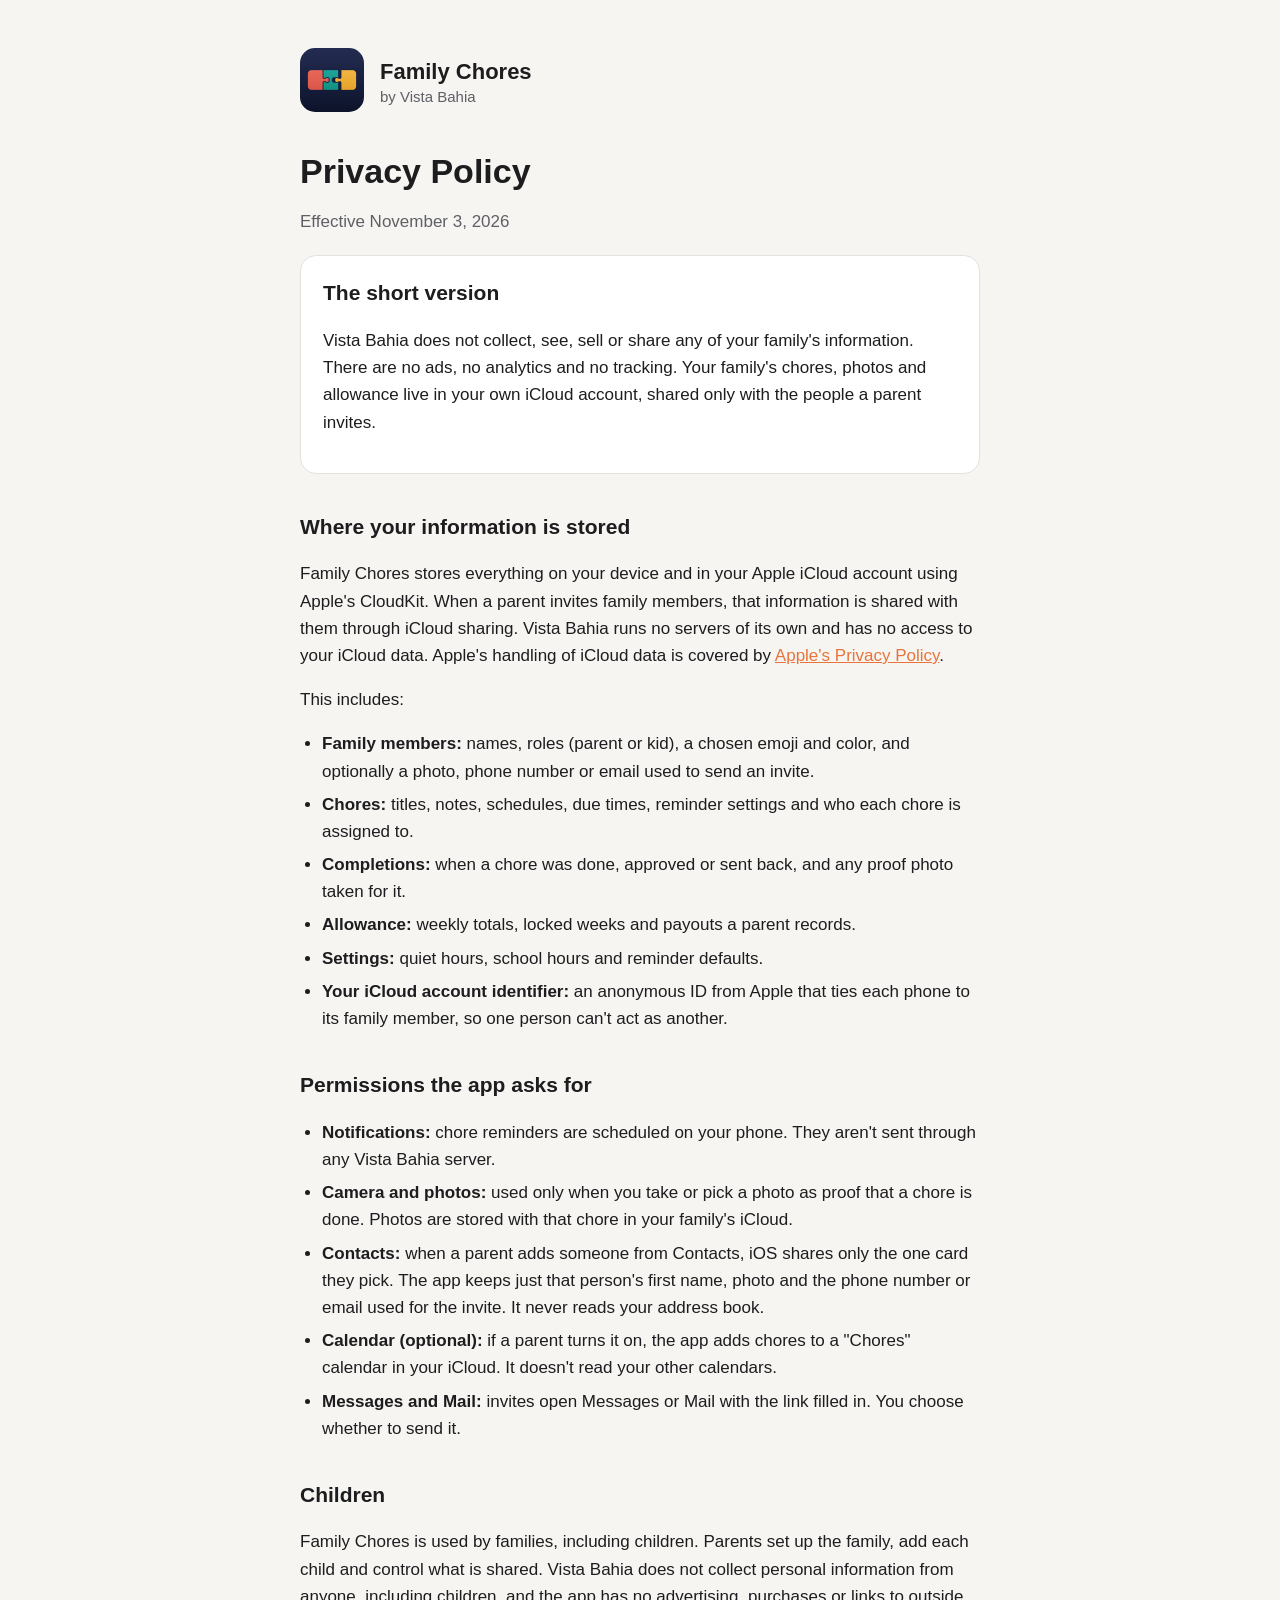
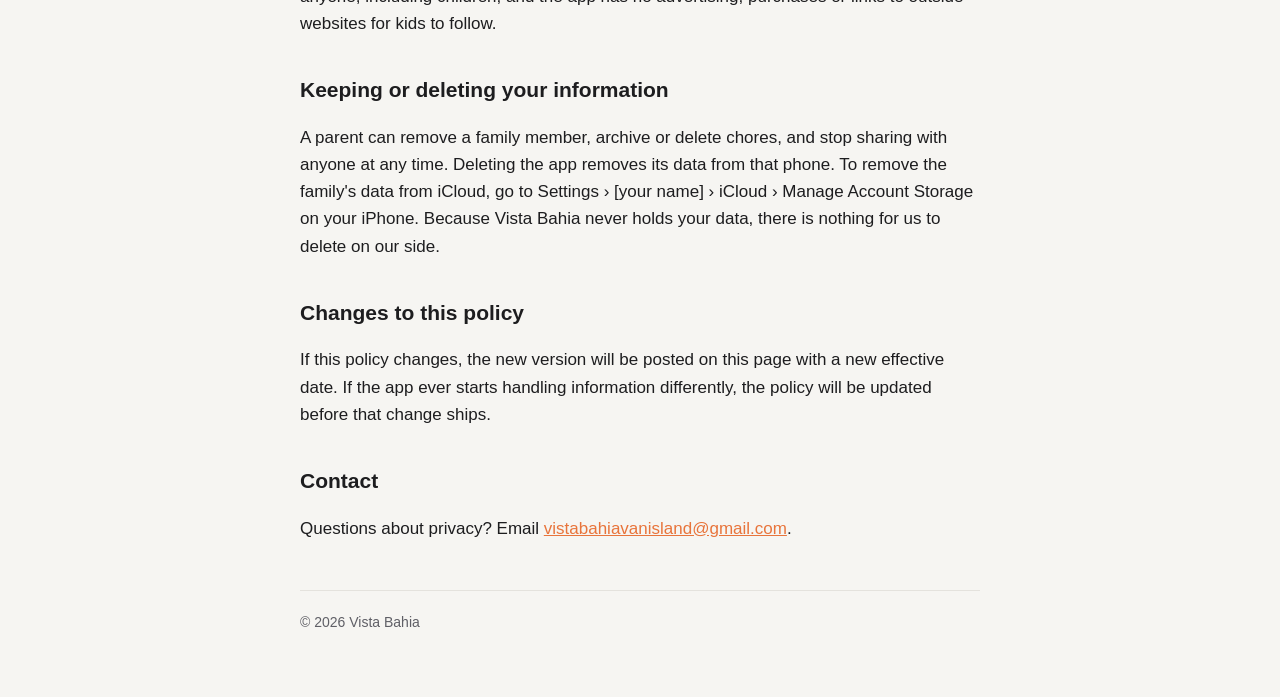
==== privacy/index.html @ 37bce030 "Add Family Chores home, privacy policy and support pages Co-Authored-By: Claude Opus 5.5 <noreply@an" ====
<!doctype html>
<html lang="en">
<head>
  <meta charset="utf-8">
  <meta name="viewport" content="width=device-width, initial-scale=1">
  <title>Privacy Policy · Family Chores</title>
  <meta name="description" content="How Family Chores handles your family's information.">
  <link rel="icon" href="../icon.png">
  <link rel="stylesheet" href="../style.css">
</head>
<body>
<main>
  <header>
    <a href="../"><img src="../icon.png" alt="Family Chores"></a>
    <div>
      <div class="name"><a href="../">Family Chores</a></div>
      <div class="by">by Vista Bahia</div>
    </div>
  </header>

  <h1>Privacy Policy</h1>
  <p class="muted">Effective November 3, 2026</p>

  <div class="card">
    <h2>The short version</h2>
    <p>Vista Bahia does not collect, see, sell or share any of your family's information. There are no ads, no analytics and no tracking. Your family's chores, photos and allowance live in your own iCloud account, shared only with the people a parent invites.</p>
  </div>

  <h2>Where your information is stored</h2>
  <p>Family Chores stores everything on your device and in your Apple iCloud account using Apple's CloudKit. When a parent invites family members, that information is shared with them through iCloud sharing. Vista Bahia runs no servers of its own and has no access to your iCloud data. Apple's handling of iCloud data is covered by <a href="https://www.apple.com/legal/privacy/">Apple's Privacy Policy</a>.</p>
  <p>This includes:</p>
  <ul>
    <li><strong>Family members:</strong> names, roles (parent or kid), a chosen emoji and color, and optionally a photo, phone number or email used to send an invite.</li>
    <li><strong>Chores:</strong> titles, notes, schedules, due times, reminder settings and who each chore is assigned to.</li>
    <li><strong>Completions:</strong> when a chore was done, approved or sent back, and any proof photo taken for it.</li>
    <li><strong>Allowance:</strong> weekly totals, locked weeks and payouts a parent records.</li>
    <li><strong>Settings:</strong> quiet hours, school hours and reminder defaults.</li>
    <li><strong>Your iCloud account identifier:</strong> an anonymous ID from Apple that ties each phone to its family member, so one person can't act as another.</li>
  </ul>

  <h2>Permissions the app asks for</h2>
  <ul>
    <li><strong>Notifications:</strong> chore reminders are scheduled on your phone. They aren't sent through any Vista Bahia server.</li>
    <li><strong>Camera and photos:</strong> used only when you take or pick a photo as proof that a chore is done. Photos are stored with that chore in your family's iCloud.</li>
    <li><strong>Contacts:</strong> when a parent adds someone from Contacts, iOS shares only the one card they pick. The app keeps just that person's first name, photo and the phone number or email used for the invite. It never reads your address book.</li>
    <li><strong>Calendar (optional):</strong> if a parent turns it on, the app adds chores to a "Chores" calendar in your iCloud. It doesn't read your other calendars.</li>
    <li><strong>Messages and Mail:</strong> invites open Messages or Mail with the link filled in. You choose whether to send it.</li>
  </ul>

  <h2>Children</h2>
  <p>Family Chores is used by families, including children. Parents set up the family, add each child and control what is shared. Vista Bahia does not collect personal information from anyone, including children, and the app has no advertising, purchases or links to outside websites for kids to follow.</p>

  <h2>Keeping or deleting your information</h2>
  <p>A parent can remove a family member, archive or delete chores, and stop sharing with anyone at any time. Deleting the app removes its data from that phone. To remove the family's data from iCloud, go to Settings › [your name] › iCloud › Manage Account Storage on your iPhone. Because Vista Bahia never holds your data, there is nothing for us to delete on our side.</p>

  <h2>Changes to this policy</h2>
  <p>If this policy changes, the new version will be posted on this page with a new effective date. If the app ever starts handling information differently, the policy will be updated before that change ships.</p>

  <h2>Contact</h2>
  <p>Questions about privacy? Email <a href="mailto:vistabahiavanisland@gmail.com">vistabahiavanisland@gmail.com</a>.</p>

  <footer>© 2026 Vista Bahia</footer>
</main>
</body>
</html>
---- style.css ----
:root {
  --bg: #f6f5f2;
  --card: #ffffff;
  --text: #1d1d1f;
  --muted: #5f5f66;
  --accent: #e8743b;
  --rule: #e4e2dd;
}
@media (prefers-color-scheme: dark) {
  :root {
    --bg: #141416;
    --card: #1e1e21;
    --text: #f2f2f4;
    --muted: #a3a3ab;
    --accent: #f08a52;
    --rule: #2e2e33;
  }
}
* { box-sizing: border-box; }
body {
  margin: 0;
  background: var(--bg);
  color: var(--text);
  font: 17px/1.6 -apple-system, BlinkMacSystemFont, "SF Pro Text", "Segoe UI", Roboto, sans-serif;
  -webkit-text-size-adjust: 100%;
}
main { max-width: 720px; margin: 0 auto; padding: 48px 20px 64px; }
header { display: flex; align-items: center; gap: 16px; margin-bottom: 32px; }
header img { width: 64px; height: 64px; border-radius: 15px; }
header a { color: inherit; text-decoration: none; }
header .name { font-size: 22px; font-weight: 700; line-height: 1.2; }
header .by { color: var(--muted); font-size: 15px; }
h1 { font-size: 34px; line-height: 1.15; margin: 0 0 8px; }
h2 { font-size: 21px; margin: 36px 0 8px; }
p, li { color: var(--text); }
.muted { color: var(--muted); }
a { color: var(--accent); }
ul { padding-left: 22px; }
li { margin: 6px 0; }
.card {
  background: var(--card);
  border: 1px solid var(--rule);
  border-radius: 16px;
  padding: 20px 22px;
  margin: 20px 0;
}
.card h2 { margin-top: 0; }
nav { display: flex; gap: 20px; margin-top: 8px; flex-wrap: wrap; }
footer { margin-top: 48px; padding-top: 20px; border-top: 1px solid var(--rule); color: var(--muted); font-size: 14px; }
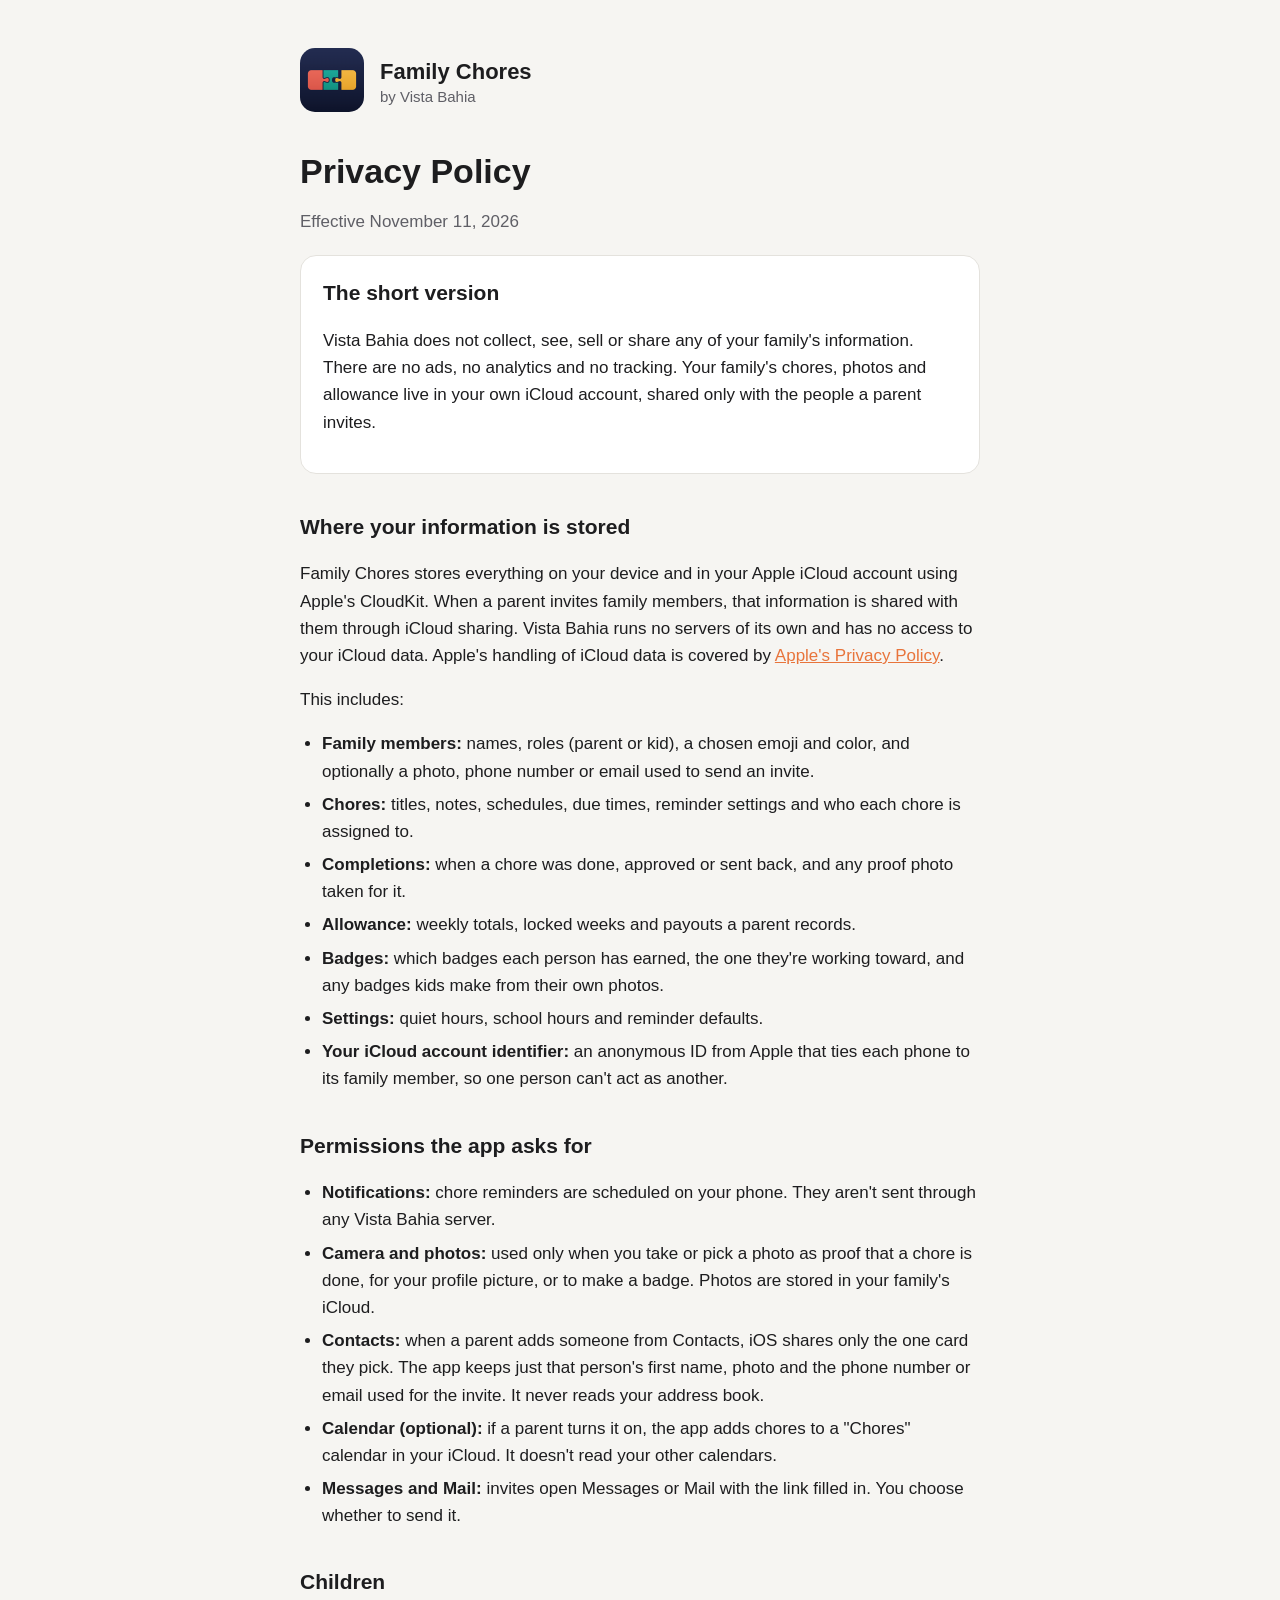
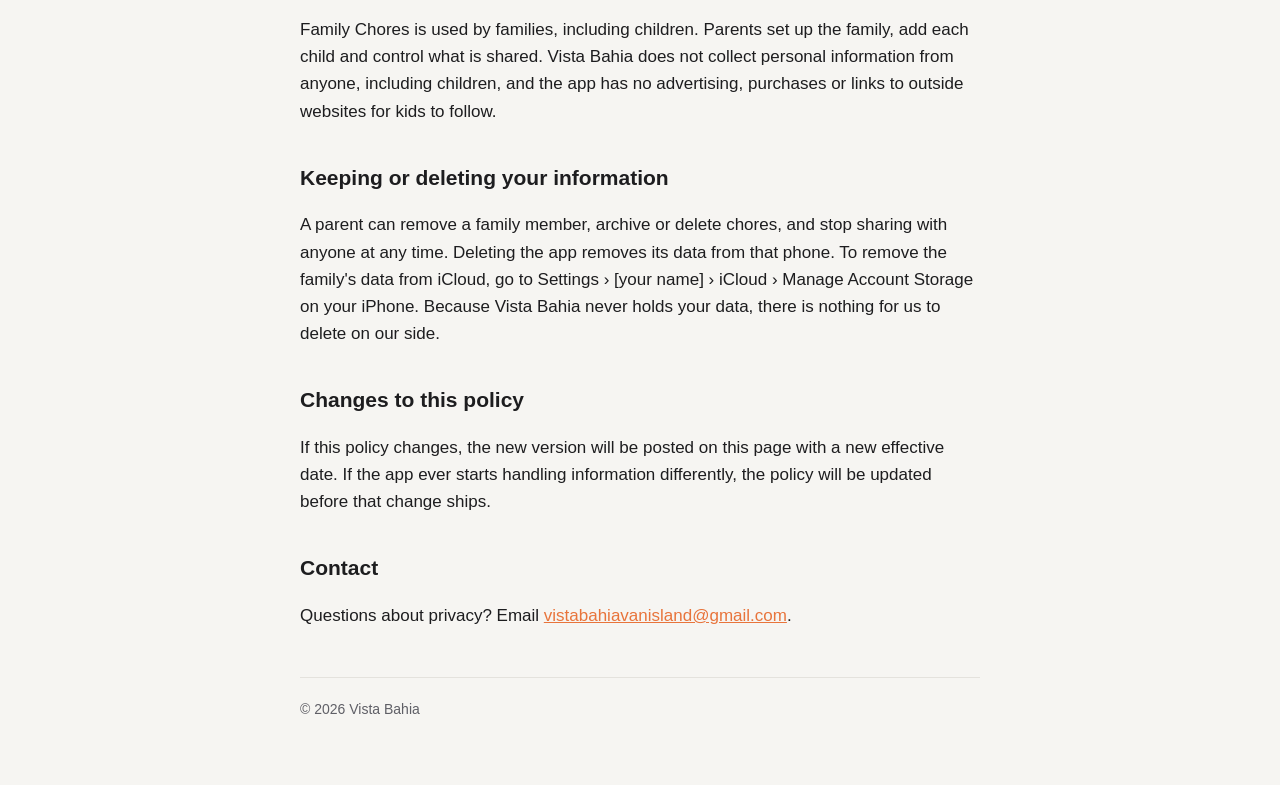
==== commit f423f4c6: "Privacy policy: mention badges and profile/badge photos Co-Authored-By: Claude Opus 5.5 <noreply@ant" ====
--- a/privacy/index.html
+++ b/privacy/index.html
@@ -19,7 +19,7 @@
   </header>
 
   <h1>Privacy Policy</h1>
-  <p class="muted">Effective November 3, 2026</p>
+  <p class="muted">Effective November 11, 2026</p>
 
   <div class="card">
     <h2>The short version</h2>
@@ -34,6 +34,7 @@
     <li><strong>Chores:</strong> titles, notes, schedules, due times, reminder settings and who each chore is assigned to.</li>
     <li><strong>Completions:</strong> when a chore was done, approved or sent back, and any proof photo taken for it.</li>
     <li><strong>Allowance:</strong> weekly totals, locked weeks and payouts a parent records.</li>
+    <li><strong>Badges:</strong> which badges each person has earned, the one they're working toward, and any badges kids make from their own photos.</li>
     <li><strong>Settings:</strong> quiet hours, school hours and reminder defaults.</li>
     <li><strong>Your iCloud account identifier:</strong> an anonymous ID from Apple that ties each phone to its family member, so one person can't act as another.</li>
   </ul>
@@ -41,7 +42,7 @@
   <h2>Permissions the app asks for</h2>
   <ul>
     <li><strong>Notifications:</strong> chore reminders are scheduled on your phone. They aren't sent through any Vista Bahia server.</li>
-    <li><strong>Camera and photos:</strong> used only when you take or pick a photo as proof that a chore is done. Photos are stored with that chore in your family's iCloud.</li>
+    <li><strong>Camera and photos:</strong> used only when you take or pick a photo as proof that a chore is done, for your profile picture, or to make a badge. Photos are stored in your family's iCloud.</li>
     <li><strong>Contacts:</strong> when a parent adds someone from Contacts, iOS shares only the one card they pick. The app keeps just that person's first name, photo and the phone number or email used for the invite. It never reads your address book.</li>
     <li><strong>Calendar (optional):</strong> if a parent turns it on, the app adds chores to a "Chores" calendar in your iCloud. It doesn't read your other calendars.</li>
     <li><strong>Messages and Mail:</strong> invites open Messages or Mail with the link filled in. You choose whether to send it.</li>
